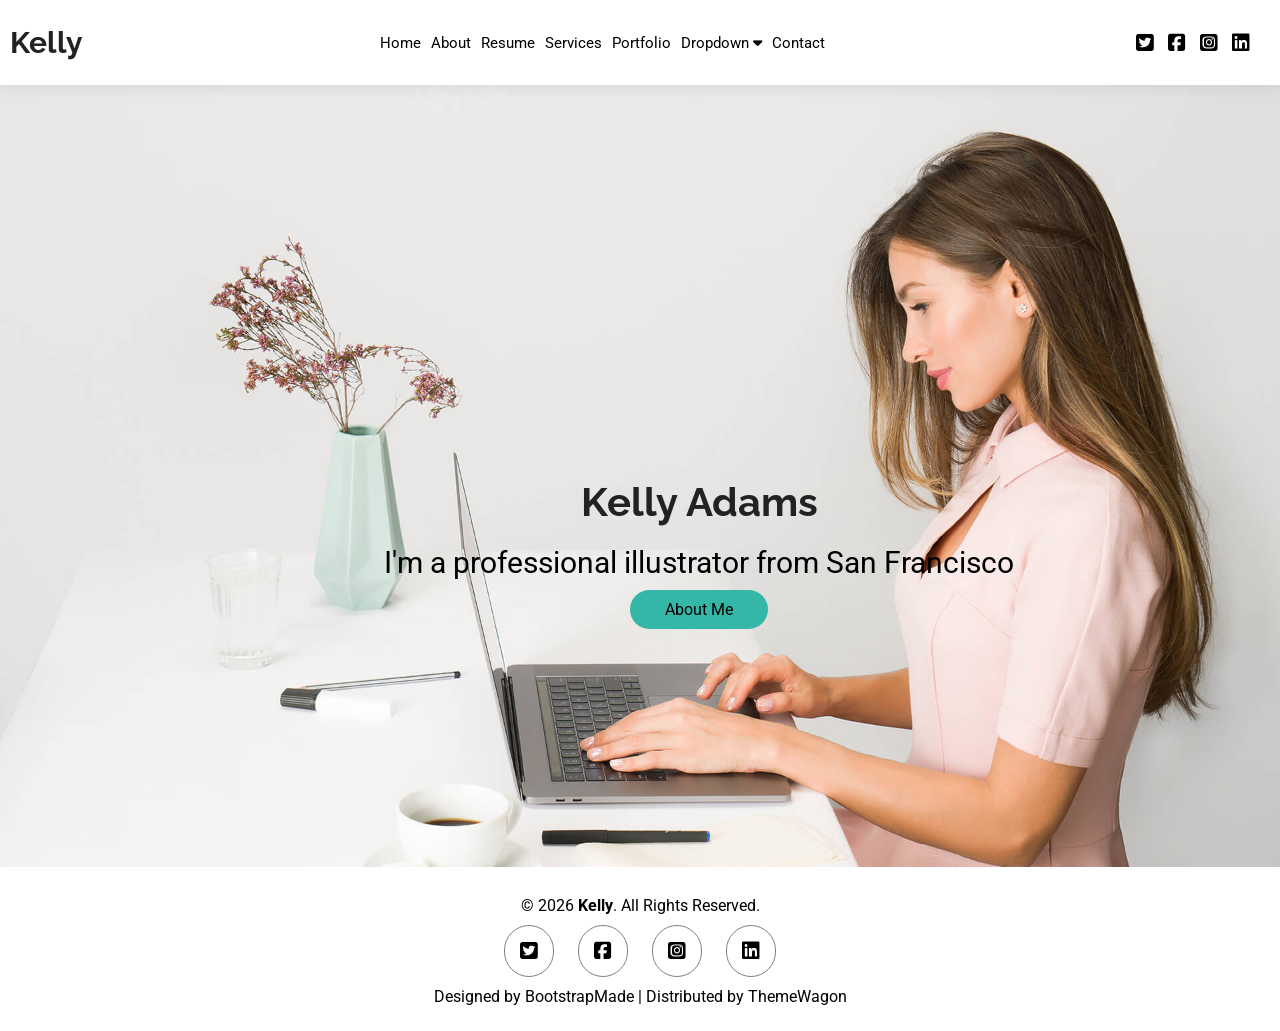
==== index.html @ 76a95a59 "add first commit upload peoject" ====
<!doctype html>
<html lang="en">
  <head>
    <meta charset="utf-8" />
    <meta content="width=device-width, initial-scale=1.0" name="viewport" />
    <title>Kelly Adams | Professional Illustrator & Designer</title>

    <!-- ✅ SEO Meta Tags (Filled) -->
    <meta
      name="description"
      content="Kelly Adams - A professional illustrator and creative designer based in San Francisco. Explore my portfolio, resume, and creative services."
    />
    <meta
      name="keywords"
      content="illustrator, designer, portfolio, San Francisco, Kelly Adams, resume, creative services, web design"
    />
    <meta name="author" content="Kelly Adams" />
    <meta name="theme-color" content="#ffffff" />

    <!-- ✅ Open Graph Meta Tags (For better social media sharing) -->
    <meta property="og:title" content="Kelly Adams | Professional Illustrator" />
    <meta
      property="og:description"
      content="Explore the creative portfolio of Kelly Adams, a professional illustrator from San Francisco."
    />
    <meta property="og:image" content="img/hero-bg.jpg" />
    <meta property="og:type" content="website" />

    <!-- Favicons -->
    <link href="img/favicon.png" rel="icon" />
    <link href="img/apple-touch-icon.png" rel="apple-touch-icon" />

    <!-- ✅ Optimized Fonts Preconnect -->
    <link rel="preconnect" href="https://fonts.googleapis.com" />
    <link rel="preconnect" href="https://fonts.gstatic.com" crossorigin />
    <link
      href="https://fonts.googleapis.com/css2?family=Poppins:wght@300;400;500;600;700&family=Raleway:wght@300;400;500;600;700&family=Roboto:wght@300;400;500;700&display=swap"
      rel="stylesheet"
    />

    <!-- Font Awesome -->
    <link
      rel="stylesheet"
      href="https://cdnjs.cloudflare.com/ajax/libs/font-awesome/6.7.2/css/all.min.css"
      integrity="sha512-Evv84Mr4kqVGRNSgIGL/F/aIDqQb7xQ2vcrdIwxfjThSH8CSR7PBEakCr51Ck+w+/U6swU2Im1vVX0SVk9ABhg=="
      crossorigin="anonymous"
      referrerpolicy="no-referrer"
    />

    <!-- Style CSS File -->
    <link href="css/style.css" rel="stylesheet" />
    <script src="js/index.js"></script>
  </head>

  <body class="index-page">
    <!-- ✅ Semantic Header -->
    <header id="header" class="header">
      <div class="nav-main-top">
        <div class="nav-side-heding">
          <a href="index.html" aria-label="Kelly Home">
            <h1 class="sitename">Kelly</h1>
          </a>
        </div>

        <nav class="nav-menu-item" aria-label="Main Navigation">
          <ul>
            <li><a href="index.html" class="active" aria-current="page">Home</a></li>
            <li><a href="about.html">About</a></li>
            <li><a href="resume.html">Resume</a></li>
            <li><a href="services.html">Services</a></li>
            <li><a href="portfolio.html">Portfolio</a></li>
            <li class="dropdown">
             
              <a href="#" class="dropdown-btn">
                Dropdown <i class="fa-solid fa-caret-down"></i>
              </a>
              
              <ul class="dropdown-menu">
                <li><a href="#">Deep Dropdown 1</a></li>
                <li><a href="#">Deep Dropdown 2</a></li>
                <li><a href="#">Deep Dropdown 3</a></li>
                <li><a href="#">Deep Dropdown 4</a></li>
                <li><a href="#">Deep Dropdown 5</a></li>
              </ul>
            </li>
            </li>
            <li><a href="contact.html">Contact</a></li>
          </ul>
        </nav>

        <!-- ✅ Fixed Social Links (Changed from broken button onclick to proper anchor tags) -->
        <div class="header-social-links">
          <a
            href="https://twitter.com/yourusername"
            target="_blank"
            rel="noopener noreferrer"
            class="btn"
            aria-label="Follow us on Twitter"
            ><i class="fa-brands fa-square-twitter"></i
          ></a>
          <a
            href="https://facebook.com/yourusername"
            target="_blank"
            rel="noopener noreferrer"
            class="btn"
            aria-label="Follow us on Facebook"
            ><i class="fa-brands fa-square-facebook"></i
          ></a>
          <a
            href="https://instagram.com/yourusername"
            target="_blank"
            rel="noopener noreferrer"
            class="btn"
            aria-label="Follow us on Instagram"
            ><i class="fa-brands fa-square-instagram"></i
          ></a>
          <a
            href="https://linkedin.com/in/yourusername"
            target="_blank"
            rel="noopener noreferrer"
            class="btn"
            aria-label="Connect on LinkedIn"
            ><i class="fa-brands fa-linkedin"></i
          ></a>
        </div>
      </div>
    </header>

    <main class="main">
      <!-- Hero Section -->
      <section id="hero" class="hero section">
        <!-- ✅ Improved Image Accessibility & Performance -->
        <img
          src="img/hero-bg.jpg"
          alt="Kelly Adams professional illustrator workspace background"
          width="100%"
          height="auto"
          fetchpriority="high"
        />

        <div class="hero-text-area">
          <h2>Kelly Adams</h2>
          <p>I'm a professional illustrator from San Francisco</p>
          <a href="about.html" class="btn-primary">About Me</a>
        </div>
      </section>
    </main>

    <!-- ✅ Semantic Footer with Fixed Broken Link -->
    <footer id="footer" class="footer light-background">
      <div class="container">
        <div class="copyright-text">
          <p>
            &copy; <span id="current-year">2024</span> <strong class="px-1 sitename">Kelly</strong>.
            All Rights Reserved.
          </p>
        </div>

        <div class="social-links">
          <a
            href="https://twitter.com/yourusername"
            target="_blank"
            rel="noopener noreferrer"
            aria-label="Twitter"
            ><i class="fa-brands fa-square-twitter"></i
          ></a>
          <a
            href="https://facebook.com/yourusername"
            target="_blank"
            rel="noopener noreferrer"
            aria-label="Facebook"
            ><i class="fa-brands fa-square-facebook"></i
          ></a>
          <a
            href="https://instagram.com/yourusername"
            target="_blank"
            rel="noopener noreferrer"
            aria-label="Instagram"
            ><i class="fa-brands fa-square-instagram"></i
          ></a>
          <a
            href="https://linkedin.com/in/yourusername"
            target="_blank"
            rel="noopener noreferrer"
            aria-label="LinkedIn"
            ><i class="fa-brands fa-linkedin"></i
          ></a>
        </div>

        <div class="credits">
          Designed by
          <a href="https://bootstrapmade.com/" target="_blank" rel="noopener">BootstrapMade</a> |
          Distributed by
          <a href="https://themewagon.com" target="_blank" rel="noopener">ThemeWagon</a>
        </div>
      </div>
    </footer>

    <!-- Preloader -->
    <div id="preloader" aria-hidden="true"></div>

    <!-- ✅ Optional: Simple script to auto-update copyright year -->
    <script>
      document.getElementById('current-year').textContent = new Date().getFullYear();
    </script>
  </body>
</html>
---- css/style.css ----
:root {
  --default-font:
    "Roboto", system-ui, -apple-system, "Segoe UI", Roboto, "Helvetica Neue",
    Arial, "Noto Sans", "Liberation Sans", sans-serif, "Apple Color Emoji",
    "Segoe UI Emoji", "Segoe UI Symbol", "Noto Color Emoji";
  --heading-font: "Raleway", sans-serif;
  --nav-font: "Poppins", sans-serif;
}
:root {
  --background-color: #ffffff;
  --default-color: #444444;
  --heading-color: #222222;
  --accent-color: #34b7a7;
  --surface-color: #ffffff;
  --contrast-color: #ffffff;
}
:root {
  scroll-behavior: smooth;
}
* {
  margin: 0;
  padding: 0;
  list-style: none;
  text-decoration: none;
  color: black;
}
body {
  color: var(--default-color);
  background-color: var(--background-color);
  font-family: var(--default-font);
}

.nav-main-top {
  display: flex;
  justify-content: space-between;
  align-items: center;
  margin: 10px;
}
.nav-menu-item ul {
  display: flex;
  position: relative;
}
.nav-menu-item ul li {
  display: flex;
  margin-right: 10px;
}

.nav-menu-item ul ul {
  position: absolute;
  margin-top: 0;
  display: block;
  top: 100%;
  left: 0;
}
.nav-menu-item ul ul li {
  display: block;
  margin-top: 0;
}

.nav-menu-item ul li a {
  text-decoration: none;
  transition: 0.3s;
}

.nav-menu-item ul li a:hover,
.nav-menu-item ul li a:focus {
  color: var(--accent-color);
  text-decoration: underline;
  text-underline-offset: 10px;
  text-decoration-color: var(--accent-color);
  cursor: pointer;
}

h1,
h2,
h3,
h4,
h5,
h6 {
  color: var(--heading-color);
  font-family: var(--heading-font);
}

.header {
  color: var(--default-color);
  background-color: var(--background-color);
  padding: 15px 0;
  transition: all 0.5s;
  z-index: 997;
  box-shadow: 0px 0 18px rgba(0, 0, 0, 0.1);
  position: sticky;
  top: 0px;
  left: 0px;
  font-size: 15px;
}

.header .header-social-links {
  padding-right: 15px;
}

.header-social-links .btn {
  display: inline-block;
  transition: 0.3s;
  font-size: 20px;
  border: none;
}
.header-social-links .btn i {
  background-color: white;
  padding: 5px;
}

.header .header-social-links .btn:hover {
  color: var(--accent-color);
}

#hero {
  position: relative;
}
#hero img {
  width: 100%;
  height: 50%;
}
.hero-text-area {
  position: absolute;
  text-align: center;
  top: 50%;
  left: 30%;
}
.hero-text-area h2 {
  font-size: 40px;
}
.hero-text-area p {
  font-size: 30px;
  margin-top: 20px;
  margin-bottom: 20px;
}
.hero-text-area a {
  background-color: var(--accent-color);
  padding: 10px 35px;
  border-radius: 25px;
}
.hero-text-area a:hover {
  background-color: #38d3c5;
}

#footer {
  text-align: center;
  padding: 25px;
}
#footer .social-links i {
  font-size: 20px;
  margin: 10px;
  padding: 15px;
  background: white;
  box-sizing: border-box;
  border: grey 1px solid;
  border-radius: 100px;
}
#footer .social-links a i:hover {
  color: var(--accent-color);
  border: var(--accent-color) 1px solid;
}

/* =========================================
   ✅ WORKING DROPDOWN STYLES
   ========================================= */
.dropdown {
  position: relative;
}

.dropdown-menu {
  display: none !important;
  position: absolute;
  top: 100%;
  left: 0;
  background-color: var(--surface-color);
  min-width: 220px;
  box-shadow: 0 8px 16px rgba(0, 0, 0, 0.15);
  border-radius: 6px;
  padding: 10px 0;
  z-index: 9999;
  margin-top: 10px;
}

.dropdown-menu.show {
  display: block !important;
  animation: fadeIn 0.2s ease-in-out;
}

.dropdown-menu li a {
  display: block;
  padding: 12px 20px;
  color: var(--default-color) !important;
  text-decoration: none !important;
  font-size: 14px;
  transition: all 0.3s ease;
}

.dropdown-menu li a:hover {
  background-color: var(--accent-color);
  color: #ffffff !important;
  padding-left: 25px;
}

@keyframes fadeIn {
  from {
    opacity: 0;
    transform: translateY(-10px);
  }
  to {
    opacity: 1;
    transform: translateY(0);
  }
}
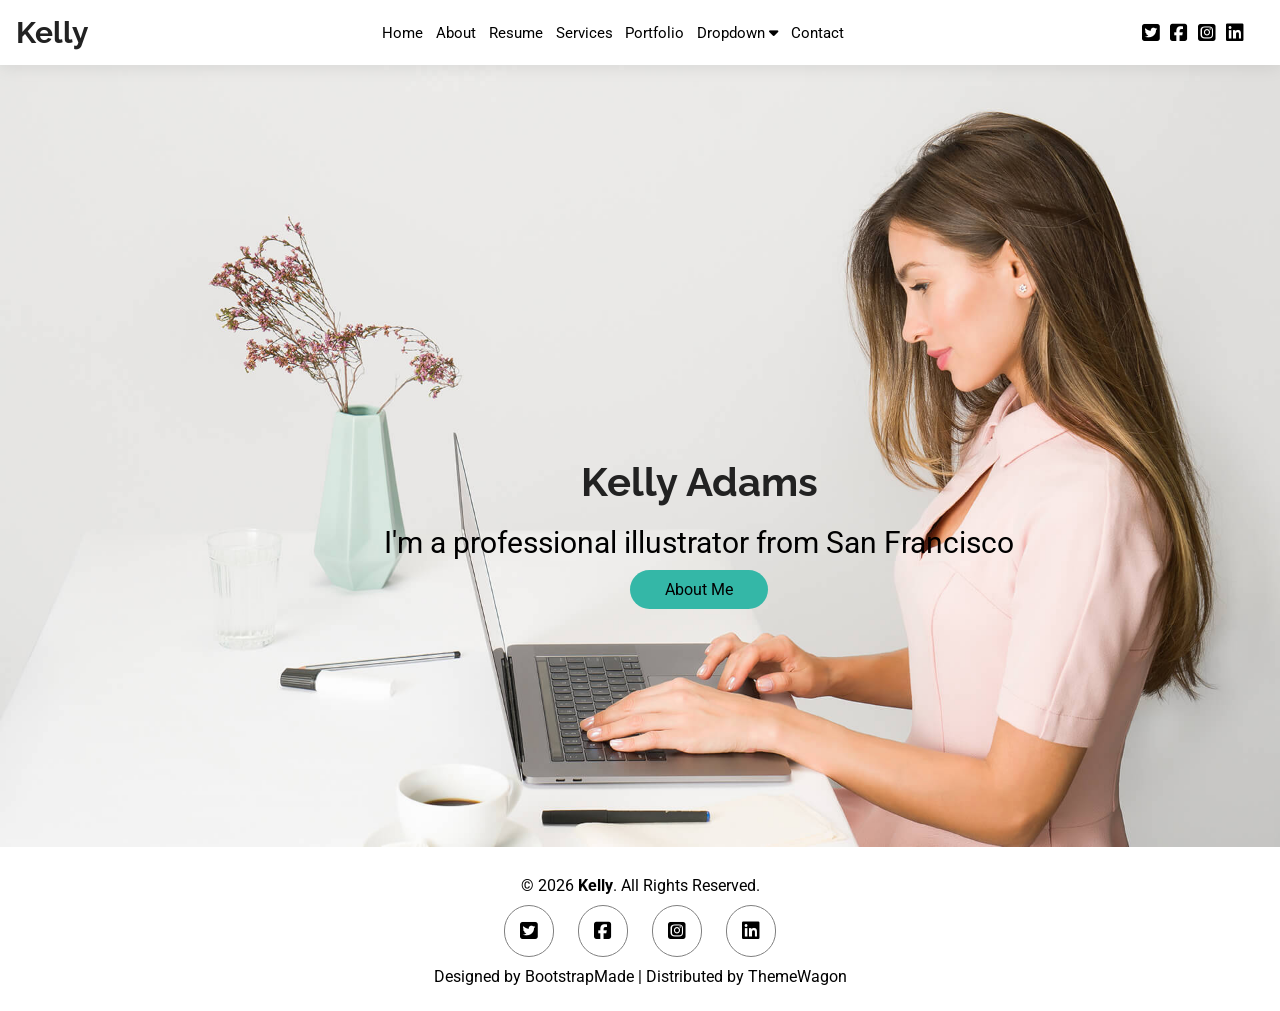
==== commit 8a550c8c: "update code" ====
--- a/index.html
+++ b/index.html
@@ -49,6 +49,7 @@
 
     <!-- Style CSS File -->
     <link href="css/style.css" rel="stylesheet" />
+    <link href="css/responsive.css" rel="stylesheet" />
     <script src="js/index.js"></script>
   </head>
 
@@ -70,11 +71,9 @@
             <li><a href="services.html">Services</a></li>
             <li><a href="portfolio.html">Portfolio</a></li>
             <li class="dropdown">
-             
               <a href="#" class="dropdown-btn">
                 Dropdown <i class="fa-solid fa-caret-down"></i>
               </a>
-              
               <ul class="dropdown-menu">
                 <li><a href="#">Deep Dropdown 1</a></li>
                 <li><a href="#">Deep Dropdown 2</a></li>
@@ -82,7 +81,6 @@
                 <li><a href="#">Deep Dropdown 4</a></li>
                 <li><a href="#">Deep Dropdown 5</a></li>
               </ul>
-            </li>
             </li>
             <li><a href="contact.html">Contact</a></li>
           </ul>
--- a/css/responsive.css
+++ b/css/responsive.css
@@ -0,0 +1,258 @@
+*,
+*::before,
+*::after {
+  box-sizing: border-box;
+}
+
+html,
+body {
+  min-width: 320px;
+}
+
+body {
+  overflow-x: hidden;
+}
+
+img,
+iframe,
+video {
+  max-width: 100%;
+}
+
+img {
+  height: auto;
+}
+
+.nav-main-top {
+  width: min(100% - 2rem, 1280px);
+  margin: 0 auto;
+  display: flex;
+  flex-wrap: wrap;
+  align-items: center;
+  gap: 0.75rem 1.25rem;
+}
+
+.nav-menu-item {
+  flex: 1 1 520px;
+  min-width: 0;
+}
+
+.nav-menu-item > ul {
+  display: flex;
+  flex-wrap: wrap;
+  align-items: center;
+  justify-content: center;
+  gap: 0.35rem 0.8rem;
+}
+
+.nav-menu-item > ul > li {
+  margin: 0;
+}
+
+.header-social-links {
+  display: flex;
+  align-items: center;
+  justify-content: center;
+}
+
+.container,
+.container-details,
+.about-main,
+.Skills-Item,
+.isotope-container {
+  max-width: 100%;
+}
+
+.container-details {
+  width: min(100% - 2rem, 1200px);
+  height: auto;
+  margin: 0 auto;
+  flex-wrap: wrap;
+  gap: 1.5rem;
+}
+
+.slide-img {
+  flex: 1 1 600px;
+  min-width: 0;
+}
+
+.swiper-wrapper {
+  display: grid;
+  grid-template-columns: repeat(2, minmax(0, 1fr));
+  gap: 0.75rem;
+}
+
+.swiper-slide {
+  position: static;
+  min-width: 0;
+}
+
+.swiper-slide img {
+  display: block;
+  width: 100%;
+  height: auto;
+}
+
+.aside-details {
+  flex: 1 1 280px;
+  min-width: 0;
+}
+
+.portfolio-description,
+.side-bar-page {
+  width: 100%;
+}
+
+.about-img {
+  max-width: 100%;
+  margin-left: 0;
+}
+
+.about-img img {
+  display: block;
+  max-width: 100%;
+  height: auto;
+}
+
+.container-section-title,
+.headr-container {
+  width: min(100%, 1200px);
+  padding-inline: clamp(1rem, 4vw, 2rem);
+}
+
+.container > *,
+.about-main > * {
+  min-width: 0;
+}
+
+@media (max-width: 768px) {
+  .nav-main-top {
+    justify-content: center;
+  }
+
+  .nav-side-heding {
+    flex: 1 1 100%;
+    text-align: center;
+  }
+
+  .nav-menu-item {
+    flex-basis: 100%;
+  }
+
+  .nav-menu-item > ul {
+    display: flex;
+    justify-content: center;
+    gap: 0.25rem 0.75rem;
+  }
+
+  .nav-menu-item > ul > li > a {
+    display: inline-block;
+    padding: 0.4rem 0.1rem;
+  }
+
+  .header-social-links {
+    flex-basis: 100%;
+    padding: 0;
+  }
+
+  .container {
+    width: 100%;
+    padding: 1rem;
+  }
+
+  .about-main {
+    flex-direction: column;
+  }
+
+  .main-right-middle,
+  .Skills-Item {
+    gap: 1rem;
+  }
+
+  .skills-content-left,
+  .skills-content-right {
+    min-width: min(100%, 280px);
+  }
+
+  .left-side,
+  .right-side {
+    width: 100%;
+    min-width: 0;
+    padding: clamp(1rem, 4vw, 2rem);
+  }
+
+  .name-email {
+    flex-wrap: wrap;
+  }
+
+  .input-item {
+    min-width: min(100%, 200px);
+  }
+
+  .portfolio-description {
+    margin-top: 1rem;
+  }
+
+  #hero img {
+    display: block;
+    width: 100%;
+    height: clamp(360px, 70vh, 600px);
+    object-fit: cover;
+  }
+
+  .hero-text-area {
+    top: 50%;
+    left: 50%;
+    width: min(90%, 620px);
+    transform: translate(-50%, -50%);
+  }
+
+  .hero-text-area h2 {
+    font-size: clamp(2rem, 8vw, 3rem);
+  }
+
+  .hero-text-area p {
+    font-size: clamp(1rem, 4vw, 1.5rem);
+  }
+}
+
+@media (max-width: 480px) {
+  .nav-main-top {
+    width: calc(100% - 1.25rem);
+  }
+
+  .nav-menu-item > ul {
+    column-gap: 0.55rem;
+    font-size: 0.875rem;
+  }
+
+  .header-social-links .btn {
+    font-size: 1.1rem;
+  }
+
+  .container-details {
+    width: calc(100% - 1.5rem);
+  }
+
+  .swiper-wrapper {
+    grid-template-columns: 1fr;
+  }
+
+  .name-email {
+    flex-direction: column;
+    gap: 0;
+  }
+
+  .input-item {
+    width: 100%;
+    min-width: 0;
+  }
+
+  .right-side .btn {
+    width: 100%;
+  }
+
+  #footer {
+    padding: 1.25rem 0.75rem;
+  }
+}
